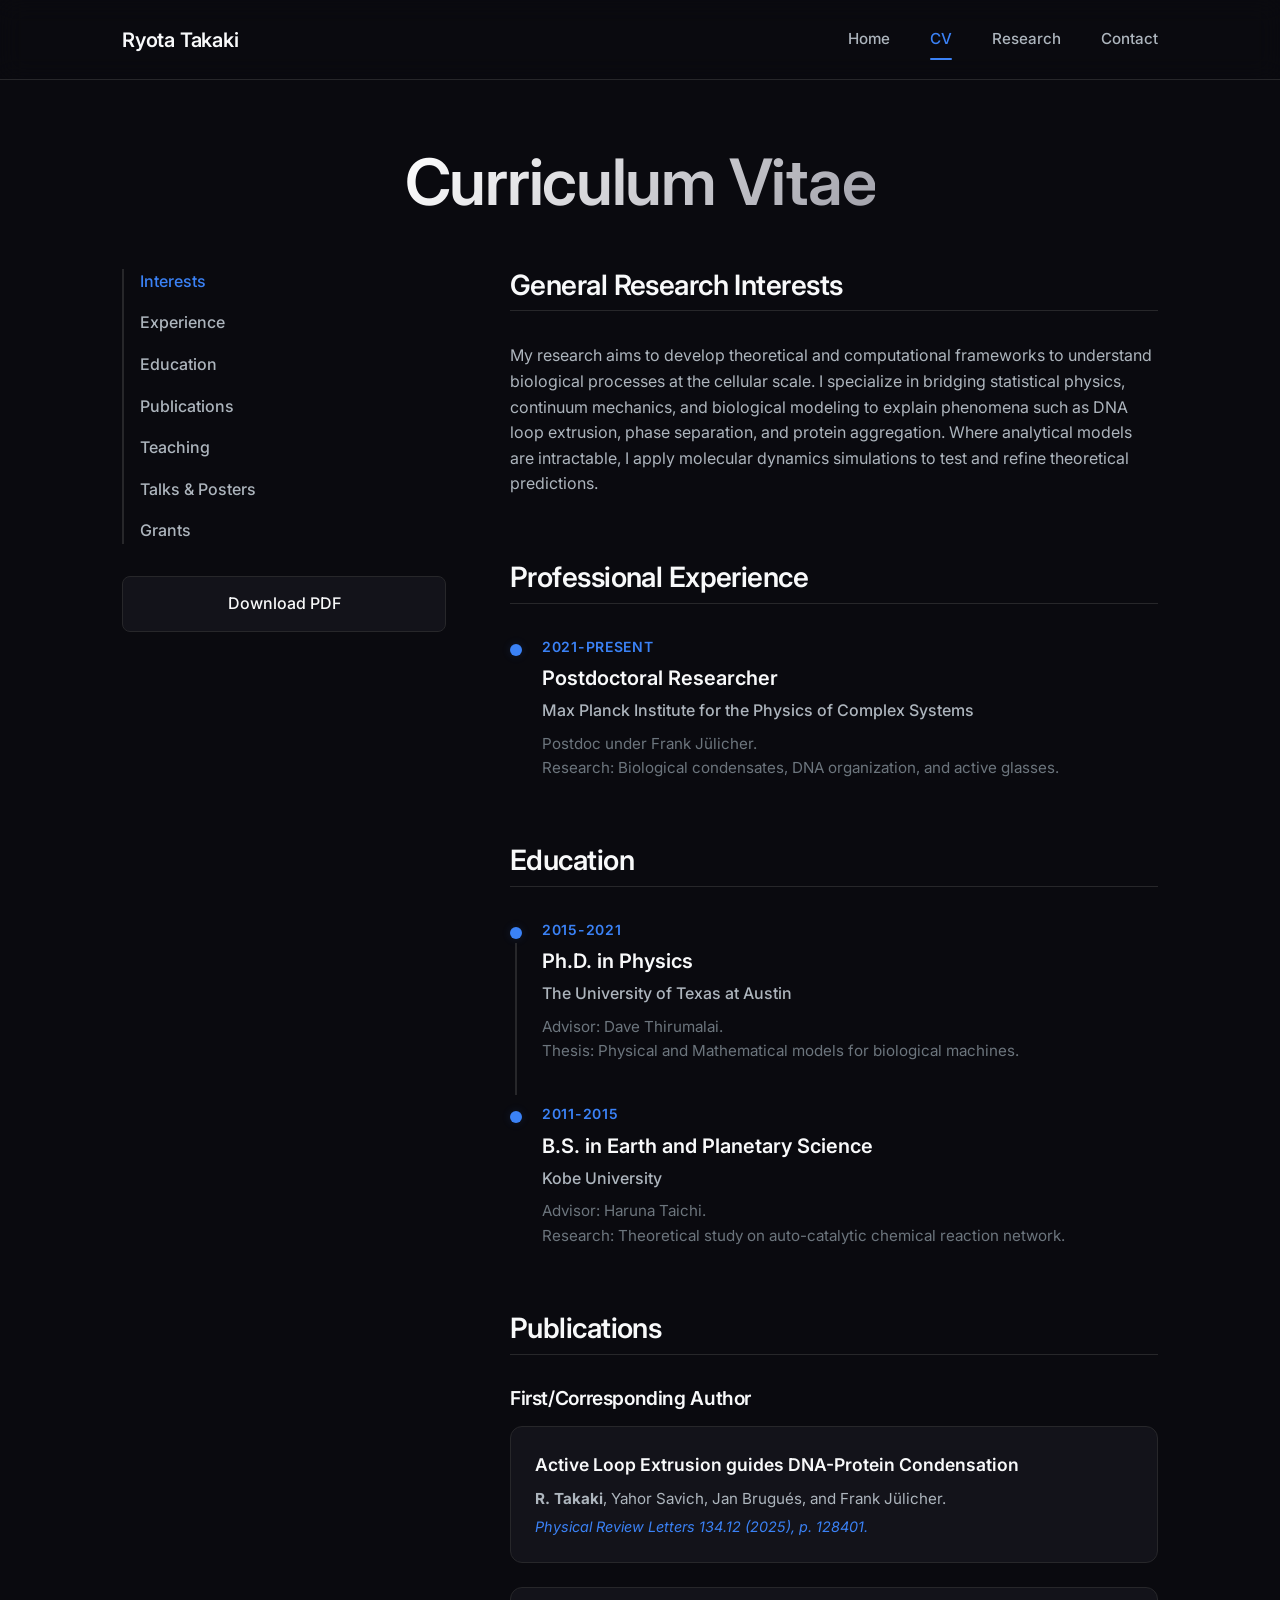
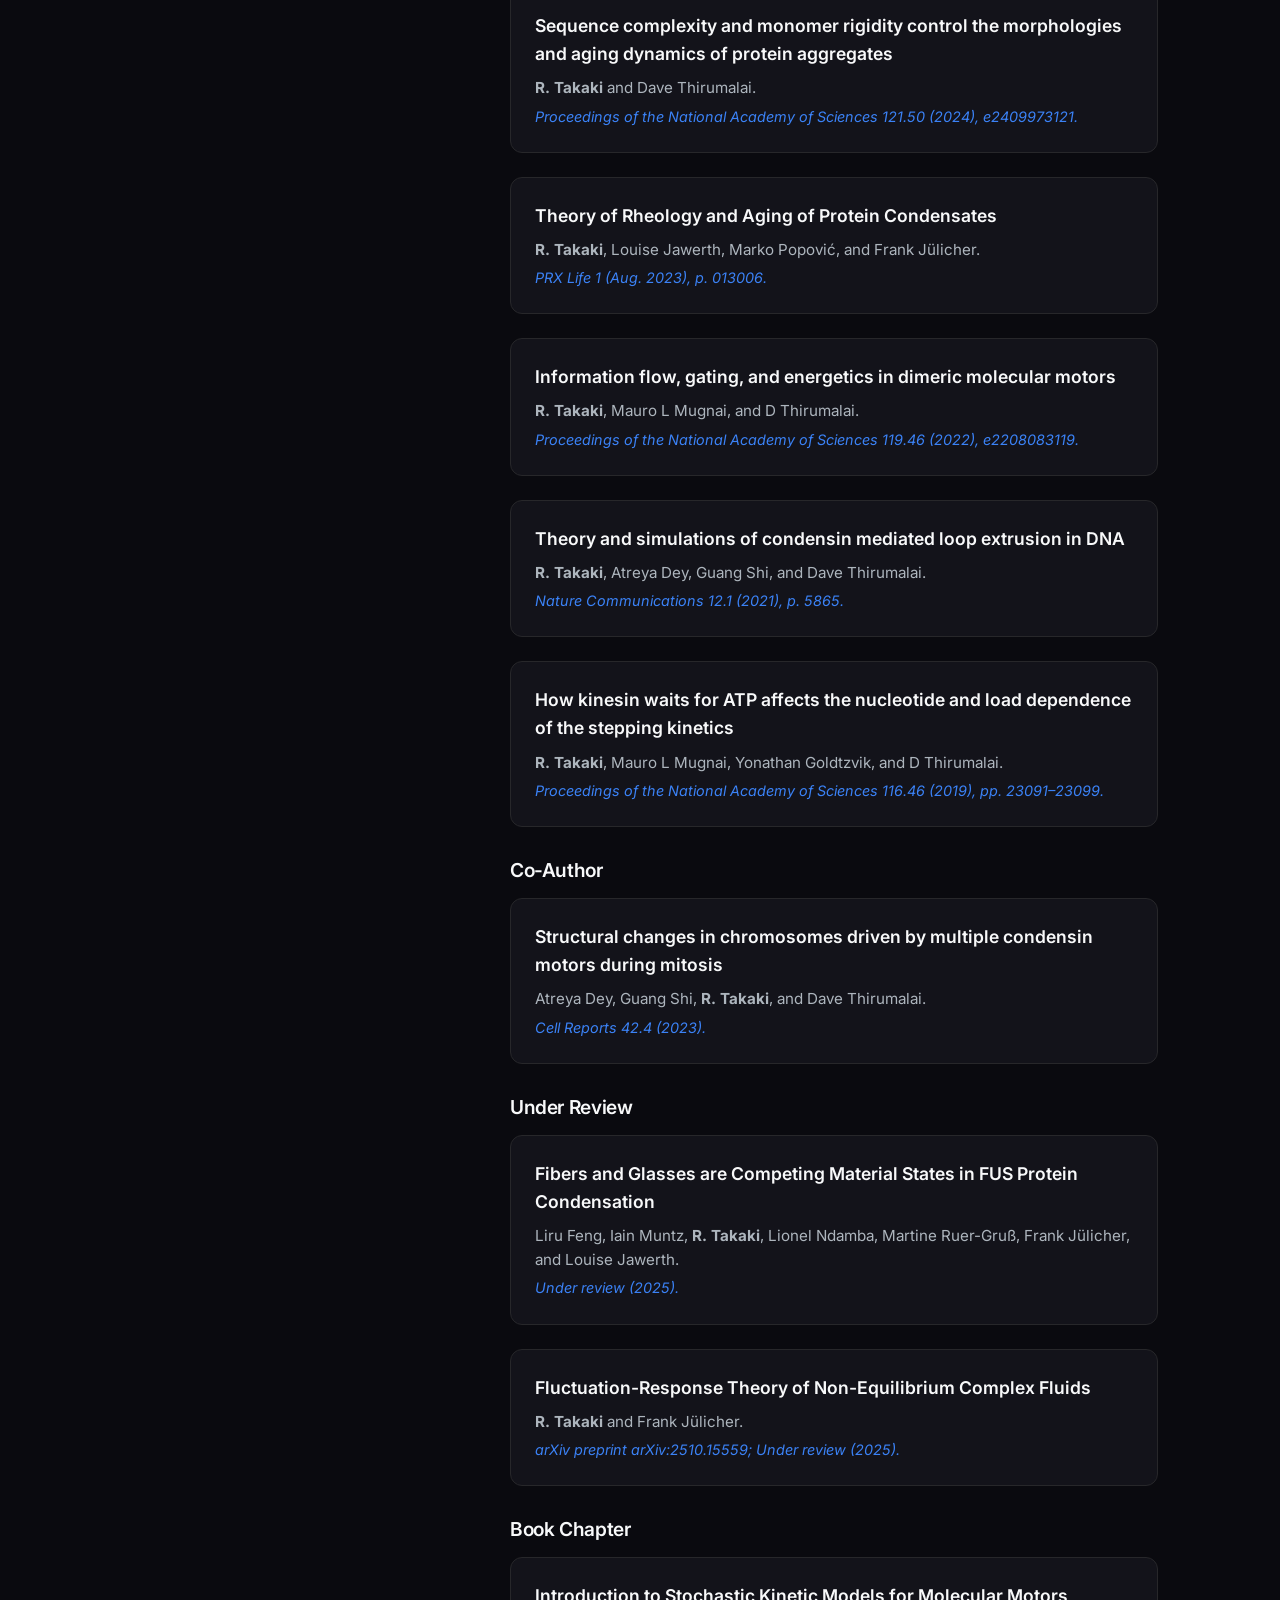
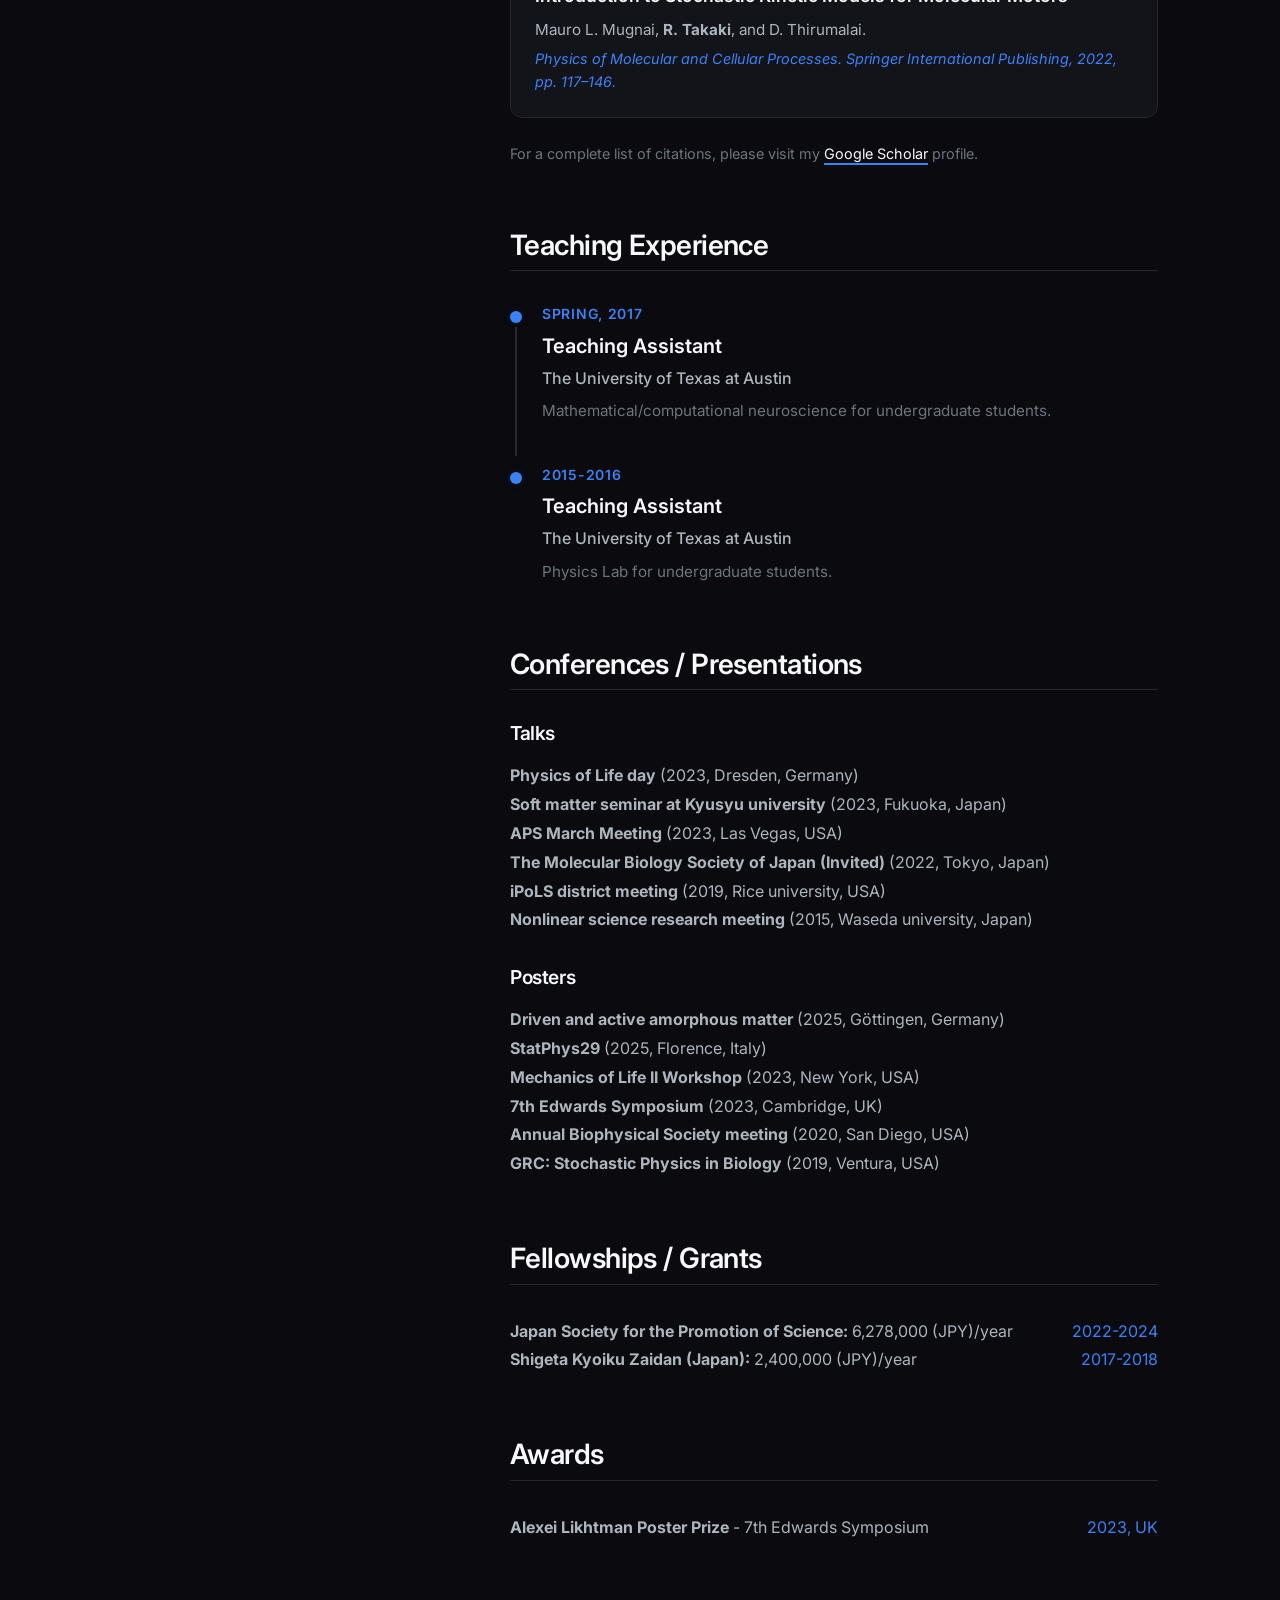
==== cv.html @ 8cbd3d1a "Initial portfolio commit" ====
<!DOCTYPE html>
<html lang="en">

<head>
    <meta charset="UTF-8">
    <meta name="viewport" content="width=device-width, initial-scale=1.0">
    <title>CV | Ryota Takaki</title>
    <meta name="description" content="Curriculum Vitae of Ryota Takaki.">
    <!-- Google Fonts: Inter -->
    <link rel="preconnect" href="https://fonts.googleapis.com">
    <link rel="preconnect" href="https://fonts.gstatic.com" crossorigin>
    <link href="https://fonts.googleapis.com/css2?family=Inter:wght@300;400;500;600;700&display=swap" rel="stylesheet">
    <!-- Main Stylesheet -->
    <link rel="stylesheet" href="assets/css/styles.css">
    <style>
        .page-header {
            padding: calc(var(--nav-height) + 4rem) 2rem 2rem;
            max-width: var(--container-width);
            margin: 0 auto;
        }

        .page-title {
            font-size: clamp(2.5rem, 5vw, 4rem);
            margin-bottom: 1rem;
            background: linear-gradient(135deg, #fff 0%, #a1a1aa 100%);
            -webkit-background-clip: text;
            -webkit-text-fill-color: transparent;
            background-clip: text;
        }

        .page-content {
            max-width: var(--container-width);
            margin: 0 auto;
            padding: 0 2rem 4rem;
            display: grid;
            grid-template-columns: 1fr;
            gap: 4rem;
        }

        @media (min-width: 768px) {
            .page-content {
                grid-template-columns: 1fr 2fr;
            }
        }

        .cv-sidebar {
            position: sticky;
            top: calc(var(--nav-height) + 2rem);
            align-self: start;
        }

        .cv-nav {
            display: flex;
            flex-direction: column;
            gap: 1rem;
            border-left: 2px solid var(--clr-border);
            padding-left: 1rem;
        }

        .cv-nav-link {
            color: var(--clr-text-secondary);
            font-weight: 500;
            font-size: 1rem;
            transition: color var(--transition-fast);
        }

        .cv-nav-link:hover,
        .cv-nav-link.active {
            color: var(--clr-accent);
        }

        .cv-section {
            margin-bottom: 4rem;
        }

        .cv-section-title {
            font-size: 1.75rem;
            color: var(--clr-text-primary);
            border-bottom: 1px solid var(--clr-border);
            padding-bottom: 0.5rem;
            margin-bottom: 2rem;
        }

        .cv-item {
            position: relative;
            padding-left: 2rem;
            margin-bottom: 2.5rem;
        }

        .cv-item::before {
            content: '';
            position: absolute;
            left: 0;
            top: 0.5rem;
            width: 12px;
            height: 12px;
            background: var(--clr-accent);
            border-radius: 50%;
            box-shadow: 0 0 10px var(--clr-accent-glow);
        }

        .cv-item::after {
            content: '';
            position: absolute;
            left: 5px;
            top: 1.5rem;
            bottom: -2rem;
            width: 2px;
            background: var(--clr-border);
        }

        .cv-item:last-child::after {
            display: none;
        }

        .cv-date {
            font-size: 0.875rem;
            color: var(--clr-accent);
            font-weight: 600;
            margin-bottom: 0.25rem;
            text-transform: uppercase;
            letter-spacing: 0.05em;
        }

        .cv-role {
            font-size: 1.25rem;
            font-weight: 600;
            color: var(--clr-text-primary);
            margin-bottom: 0.25rem;
        }

        .cv-institution {
            font-size: 1rem;
            color: var(--clr-text-secondary);
            font-weight: 500;
            margin-bottom: 0.5rem;
        }

        .cv-description {
            color: var(--clr-text-muted);
            font-size: 0.95rem;
        }

        .publication-list {
            list-style: none;
        }

        .publication-item {
            margin-bottom: 1.5rem;
            padding: 1.5rem;
            background: var(--clr-bg-surface);
            border: 1px solid var(--clr-border);
            border-radius: 12px;
            transition: transform var(--transition-fast), border-color var(--transition-fast);
        }

        .publication-item:hover {
            transform: translateY(-2px);
            border-color: var(--clr-text-muted);
        }

        .pub-title {
            font-size: 1.1rem;
            color: var(--clr-text-primary);
            font-weight: 600;
            margin-bottom: 0.5rem;
            display: block;
        }

        .pub-authors {
            color: var(--clr-text-secondary);
            font-size: 0.95rem;
            margin-bottom: 0.25rem;
        }

        .pub-journal {
            color: var(--clr-accent);
            font-style: italic;
            font-size: 0.9rem;
        }
    </style>
</head>

<body>
    <!-- Navigation -->
    <nav class="navbar">
        <div class="nav-container">
            <a href="index.html" class="nav-logo">Ryota Takaki</a>
            <div class="nav-links">
                <a href="index.html" class="nav-link">Home</a>
                <a href="cv.html" class="nav-link active">CV</a>
                <a href="research.html" class="nav-link">Research</a>
                <a href="contact.html" class="nav-link">Contact</a>
            </div>
            <button class="mobile-menu-btn" aria-label="Toggle Navigation">
                <span class="hamburger"></span>
            </button>
        </div>
    </nav>

    <header class="page-header">
        <h1 class="page-title animate-on-scroll">Curriculum Vitae</h1>
    </header>

    <main class="page-content">
        <aside class="cv-sidebar animate-on-scroll">
            <nav class="cv-nav">
                <a href="#interests" class="cv-nav-link active">Interests</a>
                <a href="#experience" class="cv-nav-link">Experience</a>
                <a href="#education" class="cv-nav-link">Education</a>
                <a href="#publications" class="cv-nav-link">Publications</a>
                <a href="#teaching" class="cv-nav-link">Teaching</a>
                <a href="#conferences" class="cv-nav-link">Talks & Posters</a>
                <a href="#fellowships" class="cv-nav-link">Grants</a>
            </nav>
            <div style="margin-top: 2rem;">
                <a href="CV_Ryota_Takaki.pdf?v=2" target="_blank" class="btn btn-secondary"
                    style="width: 100%; border-radius: 8px; text-align: center; justify-content: center;">Download
                    PDF</a>
            </div>
        </aside>

        <div class="cv-main animate-on-scroll" style="animation-delay: 0.2s;">

            <!-- General Research Interests -->
            <section id="interests" class="cv-section">
                <h2 class="cv-section-title">General Research Interests</h2>
                <p style="color: var(--clr-text-secondary); line-height: 1.6; margin-bottom: 1rem;">
                    My research aims to develop theoretical and computational frameworks to understand biological
                    processes at the cellular scale. I specialize in bridging statistical physics, continuum mechanics,
                    and biological modeling to explain phenomena such as DNA loop extrusion, phase separation, and
                    protein aggregation. Where analytical models are intractable, I apply molecular dynamics simulations
                    to test and refine theoretical predictions.
                </p>
            </section>

            <!-- Experience -->
            <section id="experience" class="cv-section">
                <h2 class="cv-section-title">Professional Experience</h2>

                <div class="cv-item">
                    <div class="cv-date">2021-Present</div>
                    <div class="cv-role">Postdoctoral Researcher</div>
                    <div class="cv-institution">Max Planck Institute for the Physics of Complex Systems</div>
                    <div class="cv-description">
                        Postdoc under Frank Jülicher.<br>
                        Research: Biological condensates, DNA organization, and active glasses.
                    </div>
                </div>
            </section>

            <!-- Education -->
            <section id="education" class="cv-section">
                <h2 class="cv-section-title">Education</h2>

                <div class="cv-item">
                    <div class="cv-date">2015-2021</div>
                    <div class="cv-role">Ph.D. in Physics</div>
                    <div class="cv-institution">The University of Texas at Austin</div>
                    <div class="cv-description">
                        Advisor: Dave Thirumalai.<br>
                        Thesis: Physical and Mathematical models for biological machines.
                    </div>
                </div>

                <div class="cv-item">
                    <div class="cv-date">2011-2015</div>
                    <div class="cv-role">B.S. in Earth and Planetary Science</div>
                    <div class="cv-institution">Kobe University</div>
                    <div class="cv-description">
                        Advisor: Haruna Taichi.<br>
                        Research: Theoretical study on auto-catalytic chemical reaction network.
                    </div>
                </div>
            </section>

            <!-- Publications -->
            <section id="publications" class="cv-section">
                <h2 class="cv-section-title">Publications</h2>

                <h3 style="color: var(--clr-text-primary); margin-bottom: 1rem; font-size: 1.2rem;">First/Corresponding
                    Author</h3>
                <ul class="publication-list" style="margin-bottom: 2rem;">
                    <li class="publication-item">
                        <a href="https://doi.org/10.1103/PhysRevLett.134.128401" target="_blank"
                            class="pub-title">Active Loop Extrusion guides DNA-Protein Condensation</a>
                        <div class="pub-authors"><strong>R. Takaki</strong>, Yahor Savich, Jan Brugués, and Frank
                            Jülicher.</div>
                        <div class="pub-journal">Physical Review Letters 134.12 (2025), p. 128401.</div>
                    </li>
                    <li class="publication-item">
                        <a href="https://doi.org/10.1073/pnas.2409973121" target="_blank" class="pub-title">Sequence
                            complexity and monomer rigidity control the morphologies and aging dynamics of protein
                            aggregates</a>
                        <div class="pub-authors"><strong>R. Takaki</strong> and Dave Thirumalai.</div>
                        <div class="pub-journal">Proceedings of the National Academy of Sciences 121.50 (2024),
                            e2409973121.</div>
                    </li>
                    <li class="publication-item">
                        <a href="https://doi.org/10.1103/PRXLife.1.013006" target="_blank" class="pub-title">Theory of
                            Rheology and Aging of Protein Condensates</a>
                        <div class="pub-authors"><strong>R. Takaki</strong>, Louise Jawerth, Marko Popović, and Frank
                            Jülicher.</div>
                        <div class="pub-journal">PRX Life 1 (Aug. 2023), p. 013006.</div>
                    </li>
                    <li class="publication-item">
                        <a href="https://doi.org/10.1073/pnas.2208083119" target="_blank" class="pub-title">Information
                            flow, gating, and energetics in dimeric molecular motors</a>
                        <div class="pub-authors"><strong>R. Takaki</strong>, Mauro L Mugnai, and D Thirumalai.</div>
                        <div class="pub-journal">Proceedings of the National Academy of Sciences 119.46 (2022),
                            e2208083119.</div>
                    </li>
                    <li class="publication-item">
                        <a href="https://www.nature.com/articles/s41467-021-26167-1" target="_blank"
                            class="pub-title">Theory
                            and simulations of condensin mediated loop extrusion in DNA</a>
                        <div class="pub-authors"><strong>R. Takaki</strong>, Atreya Dey, Guang Shi, and Dave Thirumalai.
                        </div>
                        <div class="pub-journal">Nature Communications 12.1 (2021), p. 5865.</div>
                    </li>
                    <li class="publication-item">
                        <a href="https://www.pnas.org/doi/abs/10.1073/pnas.1913650116" target="_blank"
                            class="pub-title">How kinesin
                            waits for ATP affects the nucleotide and load dependence of the stepping kinetics</a>
                        <div class="pub-authors"><strong>R. Takaki</strong>, Mauro L Mugnai, Yonathan Goldtzvik, and D
                            Thirumalai.</div>
                        <div class="pub-journal">Proceedings of the National Academy of Sciences 116.46 (2019), pp.
                            23091–23099.</div>
                    </li>
                </ul>

                <h3 style="color: var(--clr-text-primary); margin-bottom: 1rem; font-size: 1.2rem;">Co-Author</h3>
                <ul class="publication-list" style="margin-bottom: 2rem;">
                    <li class="publication-item">
                        <span class="pub-title">Structural changes in chromosomes driven by multiple condensin motors
                            during mitosis</span>
                        <div class="pub-authors">Atreya Dey, Guang Shi, <strong>R. Takaki</strong>, and Dave Thirumalai.
                        </div>
                        <div class="pub-journal">Cell Reports 42.4 (2023).</div>
                    </li>
                </ul>

                <h3 style="color: var(--clr-text-primary); margin-bottom: 1rem; font-size: 1.2rem;">Under Review</h3>
                <ul class="publication-list" style="margin-bottom: 2rem;">
                    <li class="publication-item">
                        <span class="pub-title">Fibers and Glasses are Competing Material States in FUS Protein
                            Condensation</span>
                        <div class="pub-authors">Liru Feng, Iain Muntz, <strong>R. Takaki</strong>, Lionel Ndamba,
                            Martine Ruer-Gru&szlig;, Frank
                            Jülicher, and Louise Jawerth.</div>
                        <div class="pub-journal">Under review (2025).</div>
                    </li>
                    <li class="publication-item">
                        <a href="https://arxiv.org/abs/2501.15559?" target="_blank"
                            class="pub-title">Fluctuation-Response Theory of Non-Equilibrium Complex Fluids</a>
                        <div class="pub-authors"><strong>R. Takaki</strong> and Frank Jülicher.</div>
                        <div class="pub-journal">arXiv preprint arXiv:2510.15559; Under review (2025).</div>
                    </li>
                </ul>

                <h3 style="color: var(--clr-text-primary); margin-bottom: 1rem; font-size: 1.2rem;">Book Chapter</h3>
                <ul class="publication-list">
                    <li class="publication-item">
                        <span class="pub-title">Introduction to Stochastic Kinetic Models for Molecular Motors</span>
                        <div class="pub-authors">Mauro L. Mugnai, <strong>R. Takaki</strong>, and D. Thirumalai.</div>
                        <div class="pub-journal">Physics of Molecular and Cellular Processes. Springer International
                            Publishing, 2022, pp. 117–146.</div>
                    </li>
                </ul>

                <p style="color: var(--clr-text-muted); font-size: 0.9rem; margin-top: 1rem;">
                    For a complete list of citations, please visit my <a
                        href="https://scholar.google.com/citations?user=OxQ-thkAAAAJ&hl=en" class="highlight-link"
                        target="_blank" rel="noopener noreferrer">Google Scholar</a> profile.
                </p>
            </section>

            <!-- Teaching Experience -->
            <section id="teaching" class="cv-section">
                <h2 class="cv-section-title">Teaching Experience</h2>
                <div class="cv-item">
                    <div class="cv-date">Spring, 2017</div>
                    <div class="cv-role">Teaching Assistant</div>
                    <div class="cv-institution">The University of Texas at Austin</div>
                    <div class="cv-description">Mathematical/computational neuroscience for undergraduate students.
                    </div>
                </div>
                <div class="cv-item">
                    <div class="cv-date">2015-2016</div>
                    <div class="cv-role">Teaching Assistant</div>
                    <div class="cv-institution">The University of Texas at Austin</div>
                    <div class="cv-description">Physics Lab for undergraduate students.</div>
                </div>
            </section>

            <!-- Conferences/Presentations -->
            <section id="conferences" class="cv-section">
                <h2 class="cv-section-title">Conferences / Presentations</h2>

                <h3 style="color: var(--clr-text-primary); margin-bottom: 1rem; font-size: 1.2rem;">Talks</h3>
                <ul
                    style="color: var(--clr-text-secondary); line-height: 1.8; margin-bottom: 2rem; list-style-type: none;">
                    <li><strong>Physics of Life day</strong> (2023, Dresden, Germany)</li>
                    <li><strong>Soft matter seminar at Kyusyu university</strong> (2023, Fukuoka, Japan)</li>
                    <li><strong>APS March Meeting</strong> (2023, Las Vegas, USA)</li>
                    <li><strong>The Molecular Biology Society of Japan (Invited)</strong> (2022, Tokyo, Japan)</li>
                    <li><strong>iPoLS district meeting</strong> (2019, Rice university, USA)</li>
                    <li><strong>Nonlinear science research meeting</strong> (2015, Waseda university, Japan)</li>
                </ul>

                <h3 style="color: var(--clr-text-primary); margin-bottom: 1rem; font-size: 1.2rem;">Posters</h3>
                <ul style="color: var(--clr-text-secondary); line-height: 1.8; list-style-type: none;">
                    <li><strong>Driven and active amorphous matter</strong> (2025, Göttingen, Germany)</li>
                    <li><strong>StatPhys29</strong> (2025, Florence, Italy)</li>
                    <li><strong>Mechanics of Life II Workshop</strong> (2023, New York, USA)</li>
                    <li><strong>7th Edwards Symposium</strong> (2023, Cambridge, UK)</li>
                    <li><strong>Annual Biophysical Society meeting</strong> (2020, San Diego, USA)</li>
                    <li><strong>GRC: Stochastic Physics in Biology</strong> (2019, Ventura, USA)</li>
                </ul>
            </section>

            <!-- Fellowships/Grants -->
            <section id="fellowships" class="cv-section">
                <h2 class="cv-section-title">Fellowships / Grants</h2>
                <ul style="color: var(--clr-text-secondary); line-height: 1.8; list-style-type: none;">
                    <li><strong>Japan Society for the Promotion of Science:</strong> 6,278,000 (JPY)/year <span
                            style="float: right; color: var(--clr-accent);">2022-2024</span></li>
                    <li><strong>Shigeta Kyoiku Zaidan (Japan):</strong> 2,400,000 (JPY)/year <span
                            style="float: right; color: var(--clr-accent);">2017-2018</span></li>
                </ul>
            </section>

            <!-- Awards -->
            <section id="awards" class="cv-section">
                <h2 class="cv-section-title">Awards</h2>
                <ul style="color: var(--clr-text-secondary); line-height: 1.8; list-style-type: none;">
                    <li><strong>Alexei Likhtman Poster Prize</strong> - 7th Edwards Symposium <span
                            style="float: right; color: var(--clr-accent);">2023, UK</span></li>
                </ul>
            </section>

        </div>
    </main>

    <script src="assets/js/main.js"></script>
    <script>
        // Simple scroll spy for CV navigation
        document.addEventListener('DOMContentLoaded', () => {
            const sections = document.querySelectorAll('.cv-section');
            const navLinks = document.querySelectorAll('.cv-nav-link');

            window.addEventListener('scroll', () => {
                let current = '';
                sections.forEach(section => {
                    const sectionTop = section.offsetTop;
                    const sectionHeight = section.clientHeight;
                    if (pageYOffset >= (sectionTop - 200)) {
                        current = section.getAttribute('id');
                    }
                });

                navLinks.forEach(link => {
                    link.classList.remove('active');
                    if (link.getAttribute('href').includes(current)) {
                        link.classList.add('active');
                    }
                });
            });
        });
    </script>
</body>

</html>
---- assets/css/styles.css ----
/* ==========================================================================
   Design System Variables
   ========================================================================== */
   :root {
    /* Colors */
    --clr-bg: #0a0a0f;
    --clr-bg-surface: #13131a;
    --clr-bg-surface-hover: #1c1c26;
    
    --clr-text-primary: #f8f9fa;
    --clr-text-secondary: #adb5bd;
    --clr-text-muted: #6c757d;
    
    --clr-accent: #3b82f6; /* Modern Blue */
    --clr-accent-hover: #60a5fa;
    --clr-accent-glow: rgba(59, 130, 246, 0.15);
    
    --clr-border: #27272a;
    
    /* Typography */
    --font-primary: 'Inter', -apple-system, BlinkMacSystemFont, "Segoe UI", Roboto, Helvetica, Arial, sans-serif;
    
    /* Animations */
    --transition-fast: 150ms cubic-bezier(0.4, 0, 0.2, 1);
    --transition-normal: 300ms cubic-bezier(0.4, 0, 0.2, 1);
    --transition-slow: 500ms cubic-bezier(0.4, 0, 0.2, 1);
    
    /* Layout */
    --container-width: 1100px;
    --nav-height: 80px;
}

/* ==========================================================================
   Reset & Base Styles
   ========================================================================== */
*, *::before, *::after {
    box-sizing: border-box;
    margin: 0;
    padding: 0;
}

body {
    font-family: var(--font-primary);
    background-color: var(--clr-bg);
    color: var(--clr-text-primary);
    line-height: 1.6;
    -webkit-font-smoothing: antialiased;
    -moz-osx-font-smoothing: grayscale;
    min-height: 100vh;
    display: flex;
    flex-direction: column;
}

a {
    color: inherit;
    text-decoration: none;
    transition: color var(--transition-fast);
}

ul {
    list-style: none;
}

/* ==========================================================================
   Typography
   ========================================================================== */
h1, h2, h3, h4, h5, h6 {
    line-height: 1.2;
    font-weight: 600;
    letter-spacing: -0.02em;
}

/* ==========================================================================
   Navigation
   ========================================================================== */
.navbar {
    position: fixed;
    top: 0;
    left: 0;
    right: 0;
    height: var(--nav-height);
    background: rgba(10, 10, 15, 0.8);
    backdrop-filter: blur(12px);
    -webkit-backdrop-filter: blur(12px);
    border-bottom: 1px solid var(--clr-border);
    z-index: 1000;
    transition: transform var(--transition-normal);
}

.navbar.hidden {
    transform: translateY(-100%);
}

.nav-container {
    max-width: var(--container-width);
    margin: 0 auto;
    padding: 0 2rem;
    height: 100%;
    display: flex;
    justify-content: space-between;
    align-items: center;
}

.nav-logo {
    font-size: 1.25rem;
    font-weight: 600;
    letter-spacing: -0.01em;
    position: relative;
    z-index: 1001; /* Keep above mobile menu */
}

.nav-links {
    display: flex;
    gap: 2.5rem;
}

.nav-link {
    font-size: 0.95rem;
    font-weight: 500;
    color: var(--clr-text-secondary);
    position: relative;
    padding: 0.5rem 0;
}

.nav-link:hover {
    color: var(--clr-text-primary);
}

.nav-link.active {
    color: var(--clr-accent);
}

.nav-link::after {
    content: '';
    position: absolute;
    bottom: 0;
    left: 0;
    width: 0%;
    height: 2px;
    background-color: var(--clr-accent);
    transition: width var(--transition-normal);
    border-radius: 2px;
}

.nav-link:hover::after,
.nav-link.active::after {
    width: 100%;
}

.mobile-menu-btn {
    display: none;
    background: transparent;
    border: none;
    cursor: pointer;
    padding: 0.5rem;
    z-index: 1001;
}

.hamburger {
    display: block;
    width: 24px;
    height: 2px;
    background: var(--clr-text-primary);
    position: relative;
    transition: background var(--transition-fast);
}

.hamburger::before,
.hamburger::after {
    content: '';
    position: absolute;
    left: 0;
    width: 100%;
    height: 2px;
    background: var(--clr-text-primary);
    transition: transform var(--transition-normal), top var(--transition-normal);
}

.hamburger::before { top: -6px; }
.hamburger::after { top: 6px; }

/* Mobile Menu Active State */
.mobile-menu-btn.active .hamburger { background: transparent; }
.mobile-menu-btn.active .hamburger::before {
    top: 0;
    transform: rotate(45deg);
}
.mobile-menu-btn.active .hamburger::after {
    top: 0;
    transform: rotate(-45deg);
}

/* ==========================================================================
   Hero Section
   ========================================================================== */
.hero {
    min-height: 100vh;
    display: flex;
    align-items: center;
    position: relative;
    padding: calc(var(--nav-height) + 4rem) 2rem 4rem;
    overflow: hidden;
}

.hero-content {
    max-width: var(--container-width);
    margin: 0 auto;
    position: relative;
    z-index: 10;
}

.hero-title {
    font-size: clamp(3rem, 8vw, 5.5rem);
    font-weight: 700;
    margin-bottom: 0.5rem;
    background: linear-gradient(135deg, #fff 0%, #a1a1aa 100%);
    -webkit-background-clip: text;
    -webkit-text-fill-color: transparent;
    background-clip: text;
}

.hero-subtitle {
    font-size: clamp(1.5rem, 4vw, 2.5rem);
    font-weight: 400;
    color: var(--clr-text-secondary);
    margin-bottom: 1.5rem;
}

.hero-affiliation {
    font-size: clamp(1rem, 2vw, 1.25rem);
    font-weight: 500;
    color: var(--clr-text-secondary);
    margin-bottom: 2.5rem;
    padding-left: 1rem;
    border-left: 3px solid var(--clr-accent);
}

.highlight-link {
    color: var(--clr-text-primary);
    text-decoration: underline;
    text-decoration-color: var(--clr-accent);
    text-decoration-thickness: 2px;
    text-underline-offset: 4px;
    transition: color var(--transition-fast);
}

.highlight-link:hover {
    color: var(--clr-accent);
}

.hero-description {
    max-width: 700px;
    font-size: 1.125rem;
    color: var(--clr-text-secondary);
    display: flex;
    flex-direction: column;
    gap: 1.25rem;
    margin-bottom: 3rem;
}

.hero-actions {
    display: flex;
    gap: 1rem;
    margin-bottom: 4rem;
    flex-wrap: wrap;
}

.btn {
    display: inline-flex;
    align-items: center;
    justify-content: center;
    padding: 0.875rem 1.75rem;
    border-radius: 9999px; /* Pill shape */
    font-weight: 500;
    font-size: 1rem;
    cursor: pointer;
    transition: all var(--transition-normal);
}

.btn-primary {
    background-color: var(--clr-accent);
    color: white;
    box-shadow: 0 0 20px var(--clr-accent-glow);
}

.btn-primary:hover {
    background-color: var(--clr-accent-hover);
    transform: translateY(-2px);
    box-shadow: 0 5px 25px var(--clr-accent-glow);
}

.btn-secondary {
    background-color: var(--clr-bg-surface);
    color: var(--clr-text-primary);
    border: 1px solid var(--clr-border);
}

.btn-secondary:hover {
    background-color: var(--clr-bg-surface-hover);
    border-color: var(--clr-text-muted);
    transform: translateY(-2px);
}

.social-links {
    display: flex;
    gap: 1.5rem;
}

.social-link {
    color: var(--clr-text-muted);
    transition: all var(--transition-fast);
    display: flex;
    align-items: center;
    justify-content: center;
    width: 48px;
    height: 48px;
    border-radius: 50%;
    background: var(--clr-bg-surface);
    border: 1px solid var(--clr-border);
}

.social-link:hover {
    color: var(--clr-accent);
    background: var(--clr-bg-surface-hover);
    border-color: var(--clr-accent);
    transform: translateY(-3px);
    box-shadow: 0 10px 20px var(--clr-accent-glow);
}

/* Background Effect */
.hero-background {
    position: absolute;
    top: 50%;
    right: -10%;
    width: 800px;
    height: 800px;
    background: radial-gradient(circle, var(--clr-accent-glow) 0%, transparent 70%);
    transform: translateY(-50%);
    border-radius: 50%;
    z-index: 0;
    pointer-events: none;
    filter: blur(60px);
}

/* ==========================================================================
   Animations
   ========================================================================== */
.reveal-text {
    opacity: 0;
    transform: translateY(30px);
    animation: revealUp 0.8s cubic-bezier(0.2, 0.8, 0.2, 1) forwards;
}

.delay-1 { animation-delay: 0.1s; }
.delay-2 { animation-delay: 0.2s; }
.delay-3 { animation-delay: 0.3s; }
.delay-4 { animation-delay: 0.4s; }
.delay-5 { animation-delay: 0.5s; }

@keyframes revealUp {
    0% {
        opacity: 0;
        transform: translateY(30px);
    }
    100% {
        opacity: 1;
        transform: translateY(0);
    }
}

/* ==========================================================================
   Responsive Design
   ========================================================================== */
@media (max-width: 768px) {
    .mobile-menu-btn {
        display: block;
    }
    
    .nav-links {
        position: fixed;
        top: 0;
        right: -100%;
        width: 100vw;
        height: 100vh;
        background: var(--clr-bg);
        flex-direction: column;
        justify-content: center;
        align-items: center;
        transition: right var(--transition-normal);
        z-index: 1000;
        padding: 2rem;
    }
    
    .nav-links.active {
        right: 0;
    }
    
    .nav-link {
        font-size: 1.5rem;
    }
    
    .hero-background {
        right: 50%;
        transform: translate(50%, -50%);
        width: 100%;
        height: 100vw;
    }
}
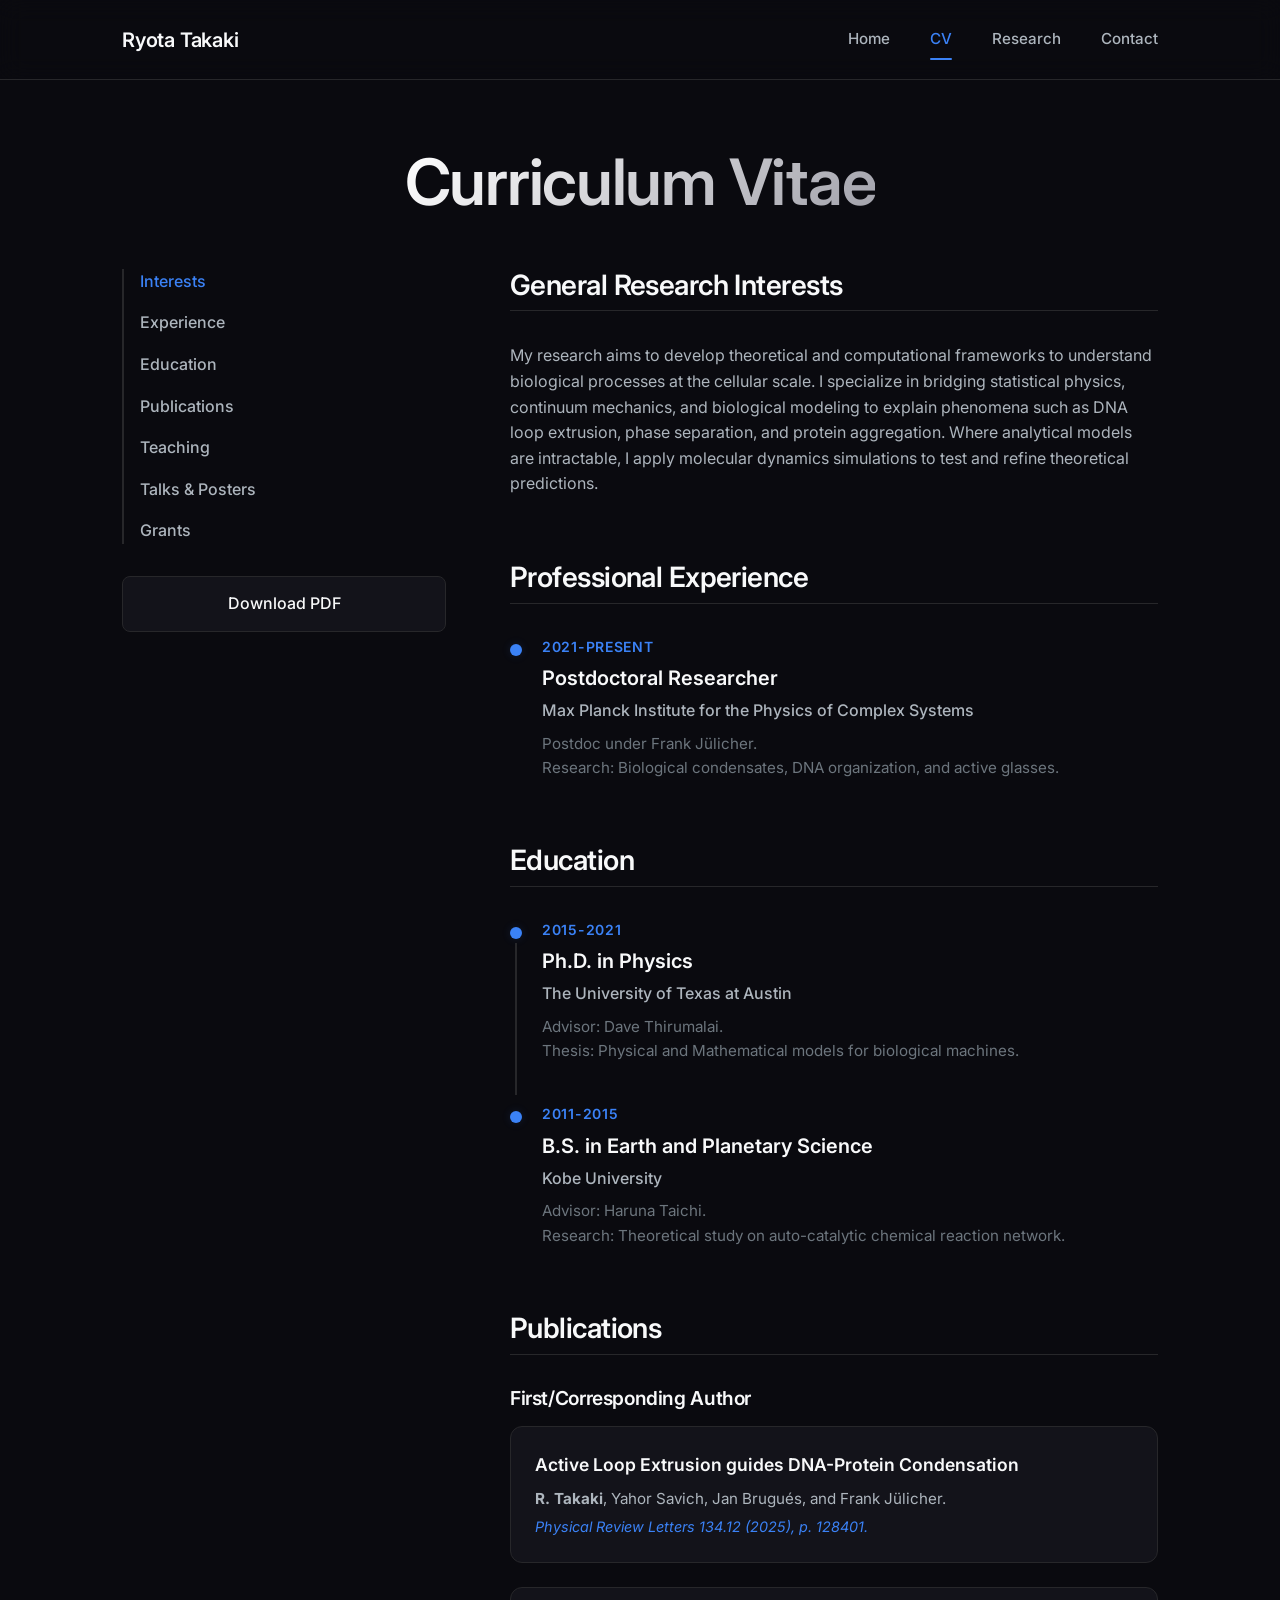
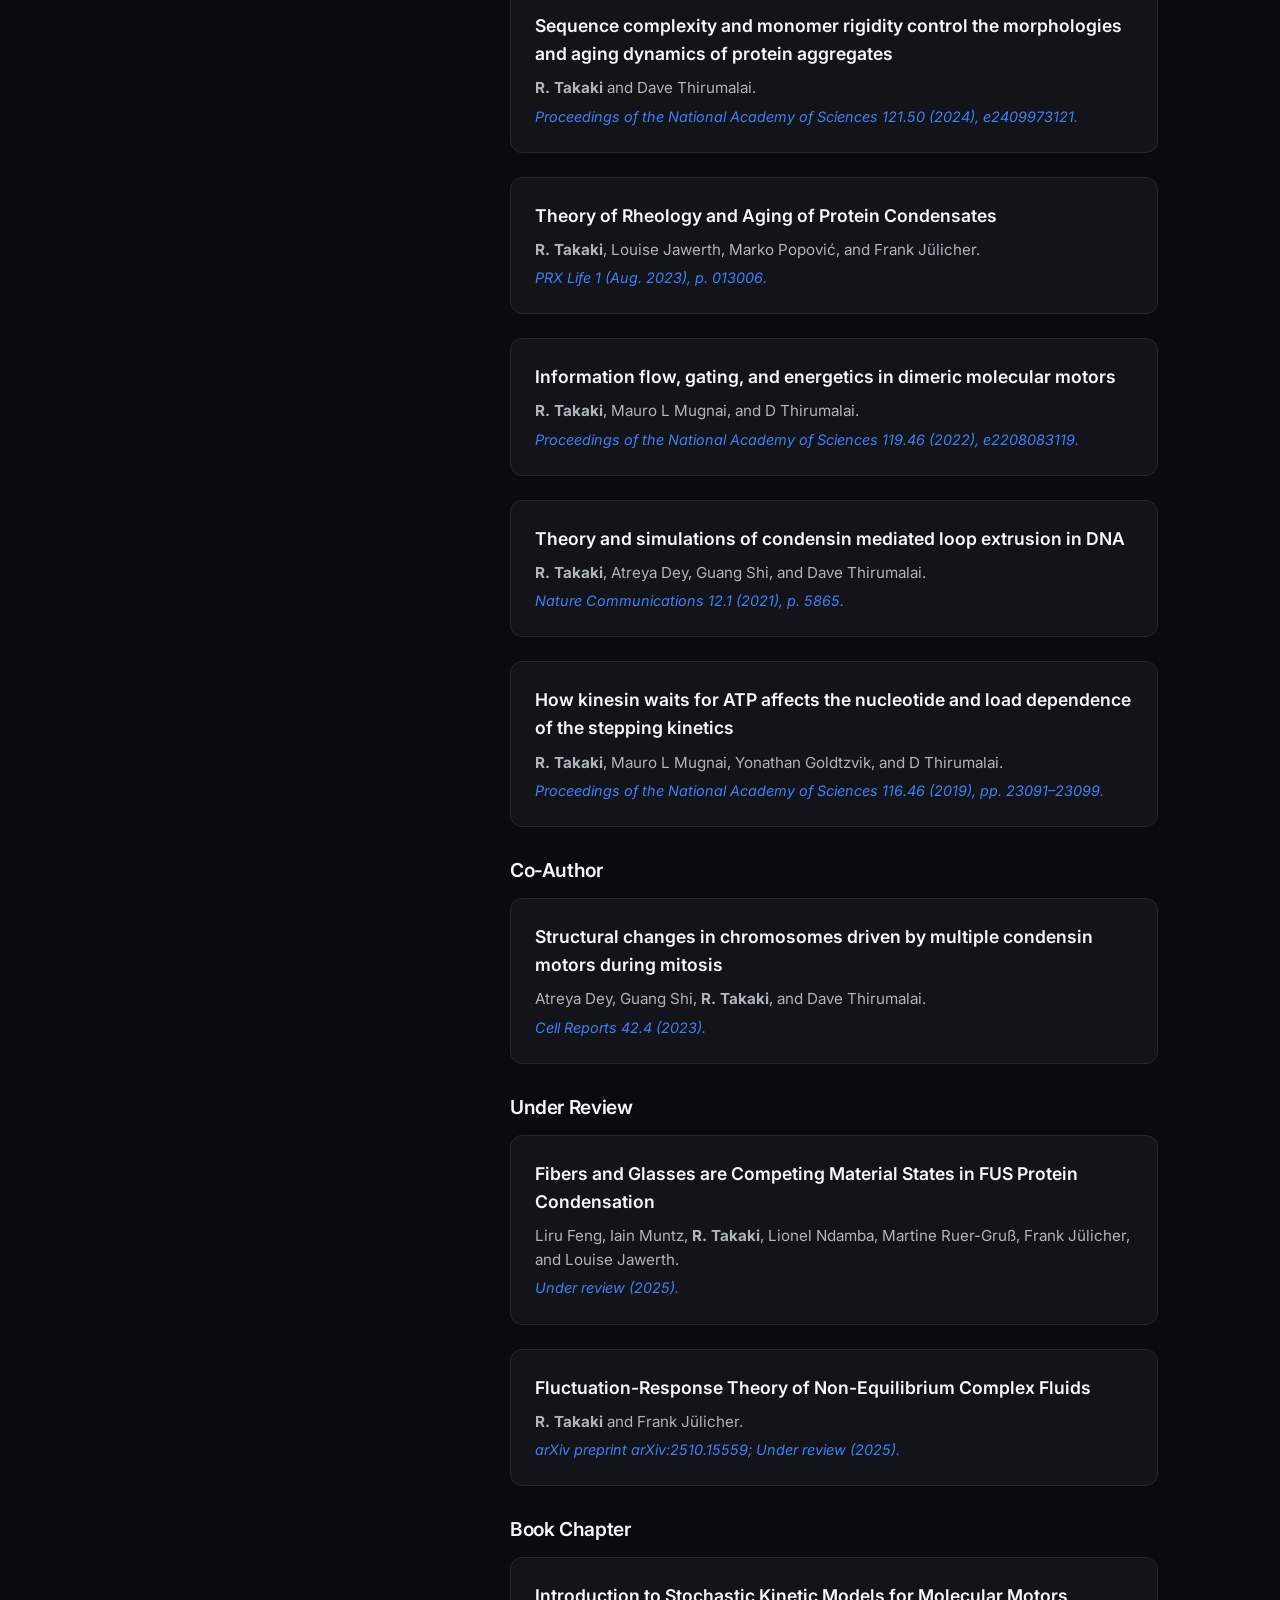
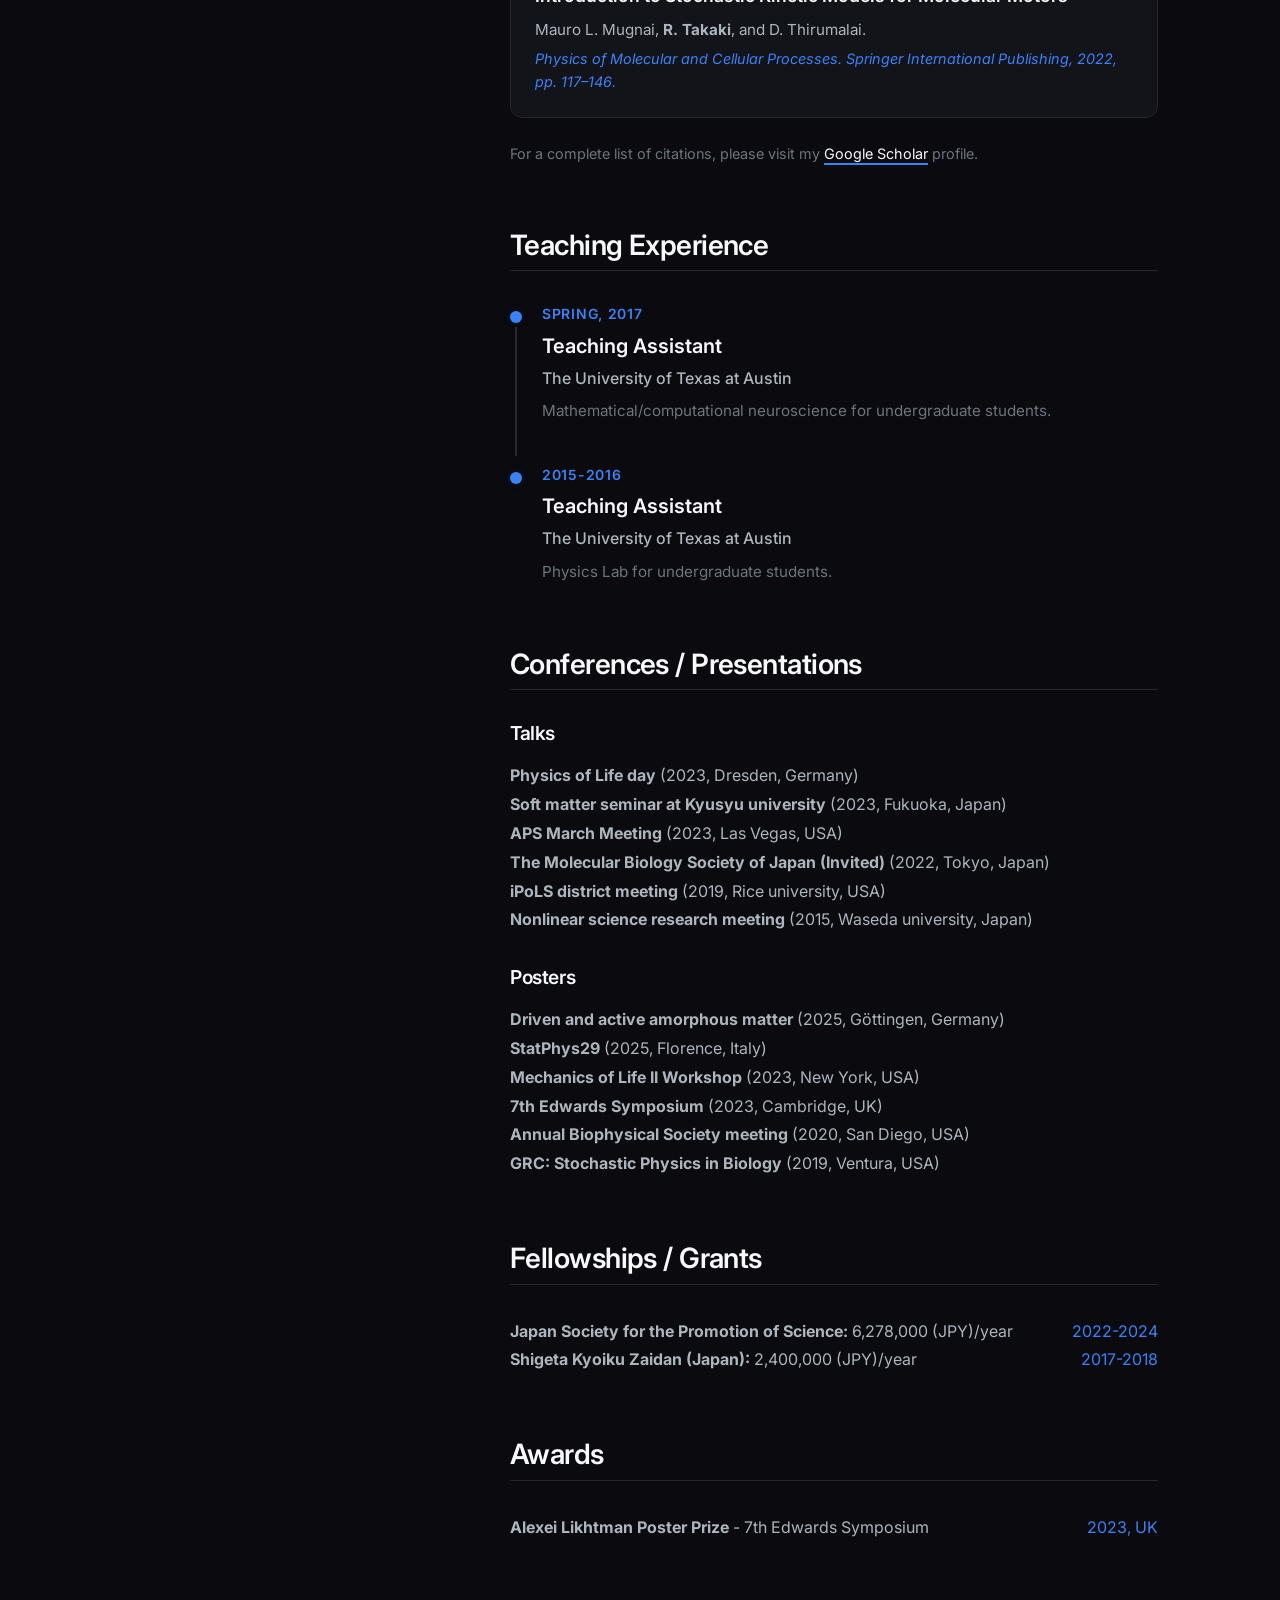
==== commit ecaf555f: "Update cv.html" ====
--- a/cv.html
+++ b/cv.html
@@ -351,7 +351,7 @@
                         <div class="pub-journal">Under review (2025).</div>
                     </li>
                     <li class="publication-item">
-                        <a href="https://arxiv.org/abs/2501.15559?" target="_blank"
+                        <a href="https://arxiv.org/abs/2510.15559" target="_blank"
                             class="pub-title">Fluctuation-Response Theory of Non-Equilibrium Complex Fluids</a>
                         <div class="pub-authors"><strong>R. Takaki</strong> and Frank Jülicher.</div>
                         <div class="pub-journal">arXiv preprint arXiv:2510.15559; Under review (2025).</div>
@@ -470,4 +470,4 @@
     </script>
 </body>
 
-</html>+</html>
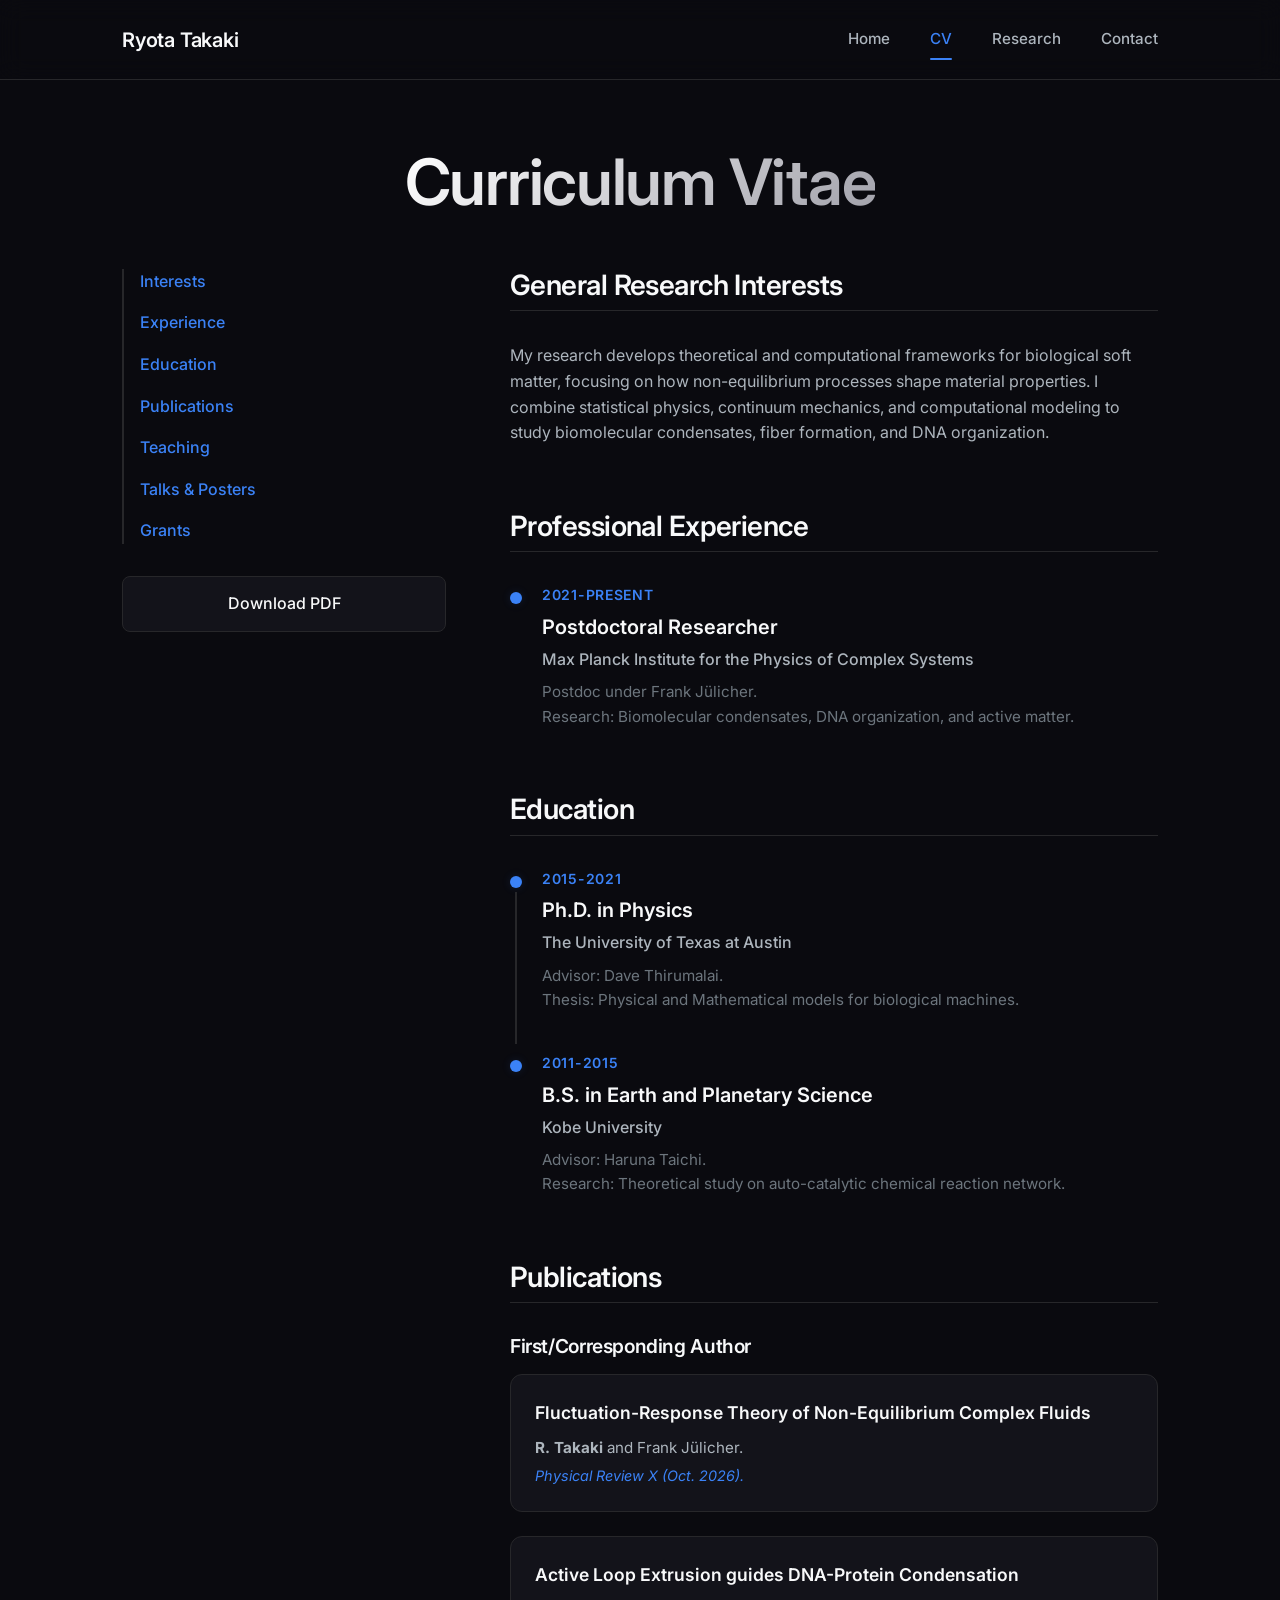
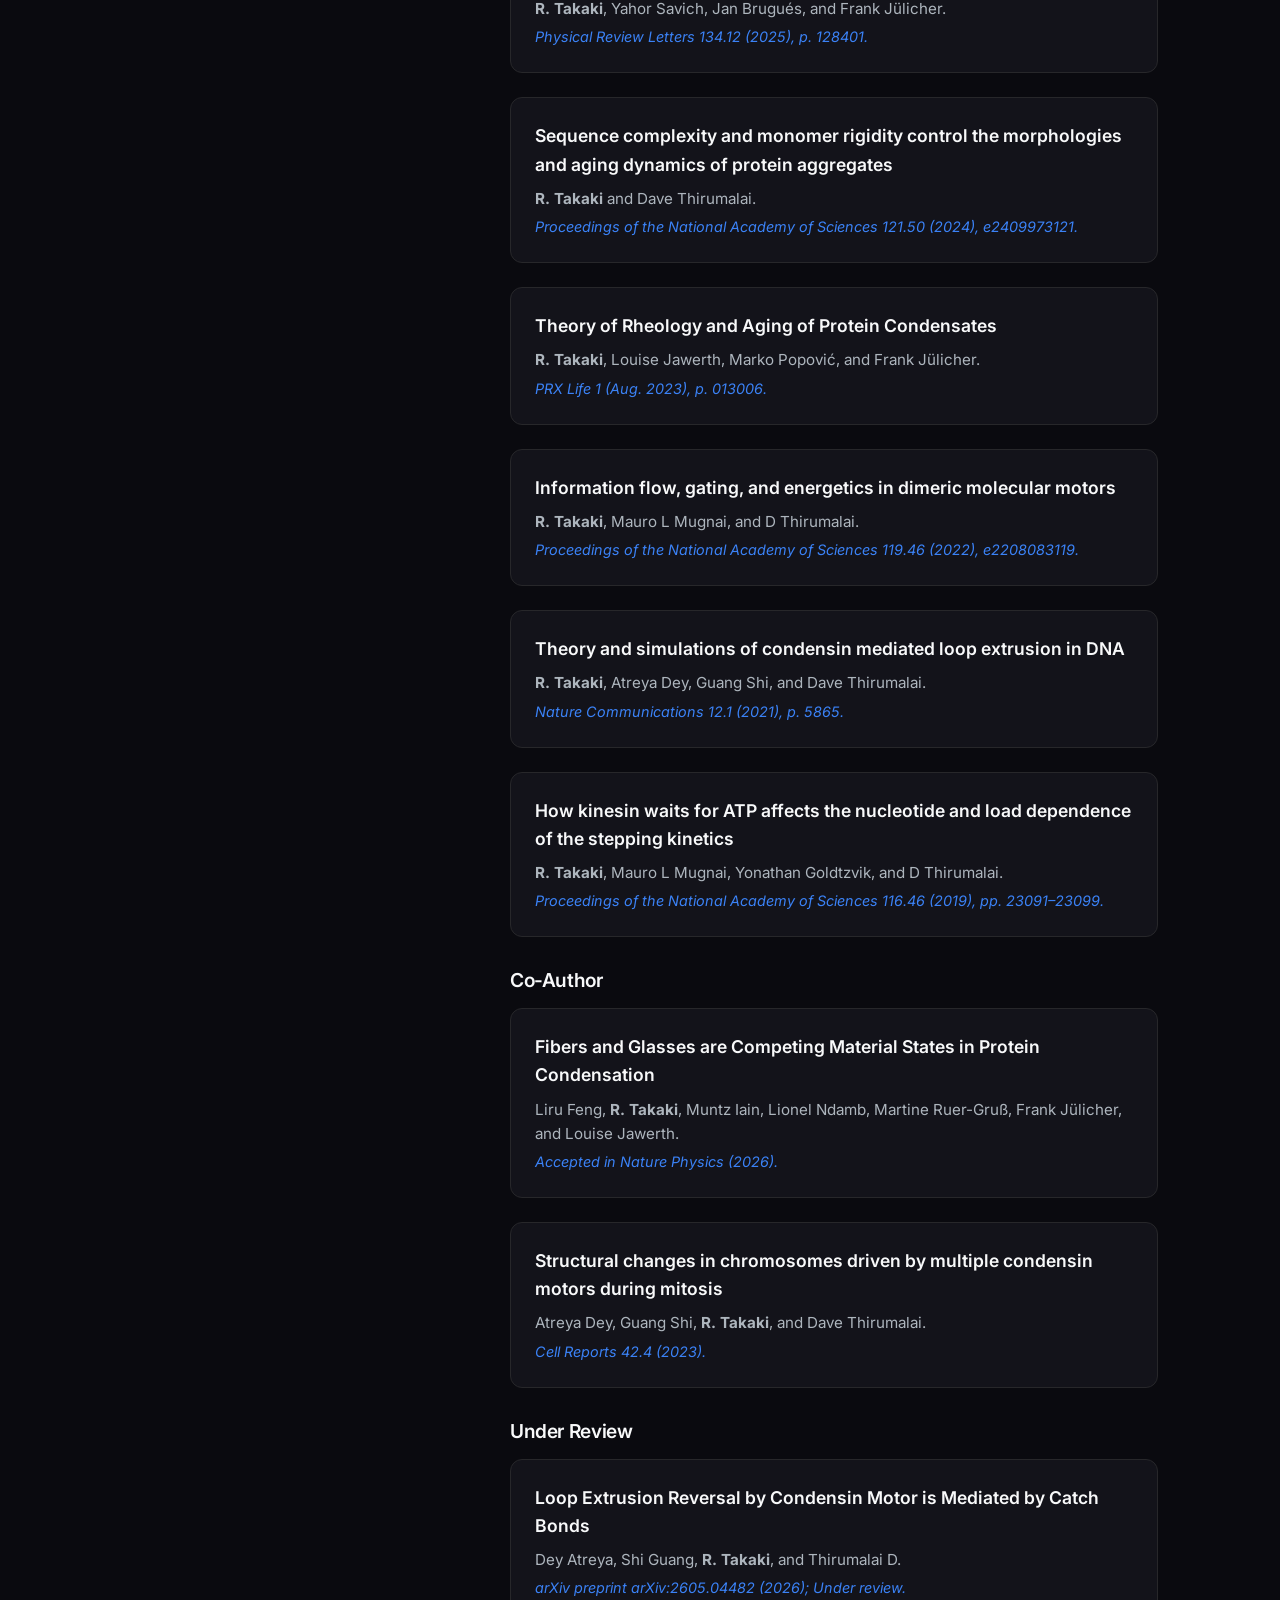
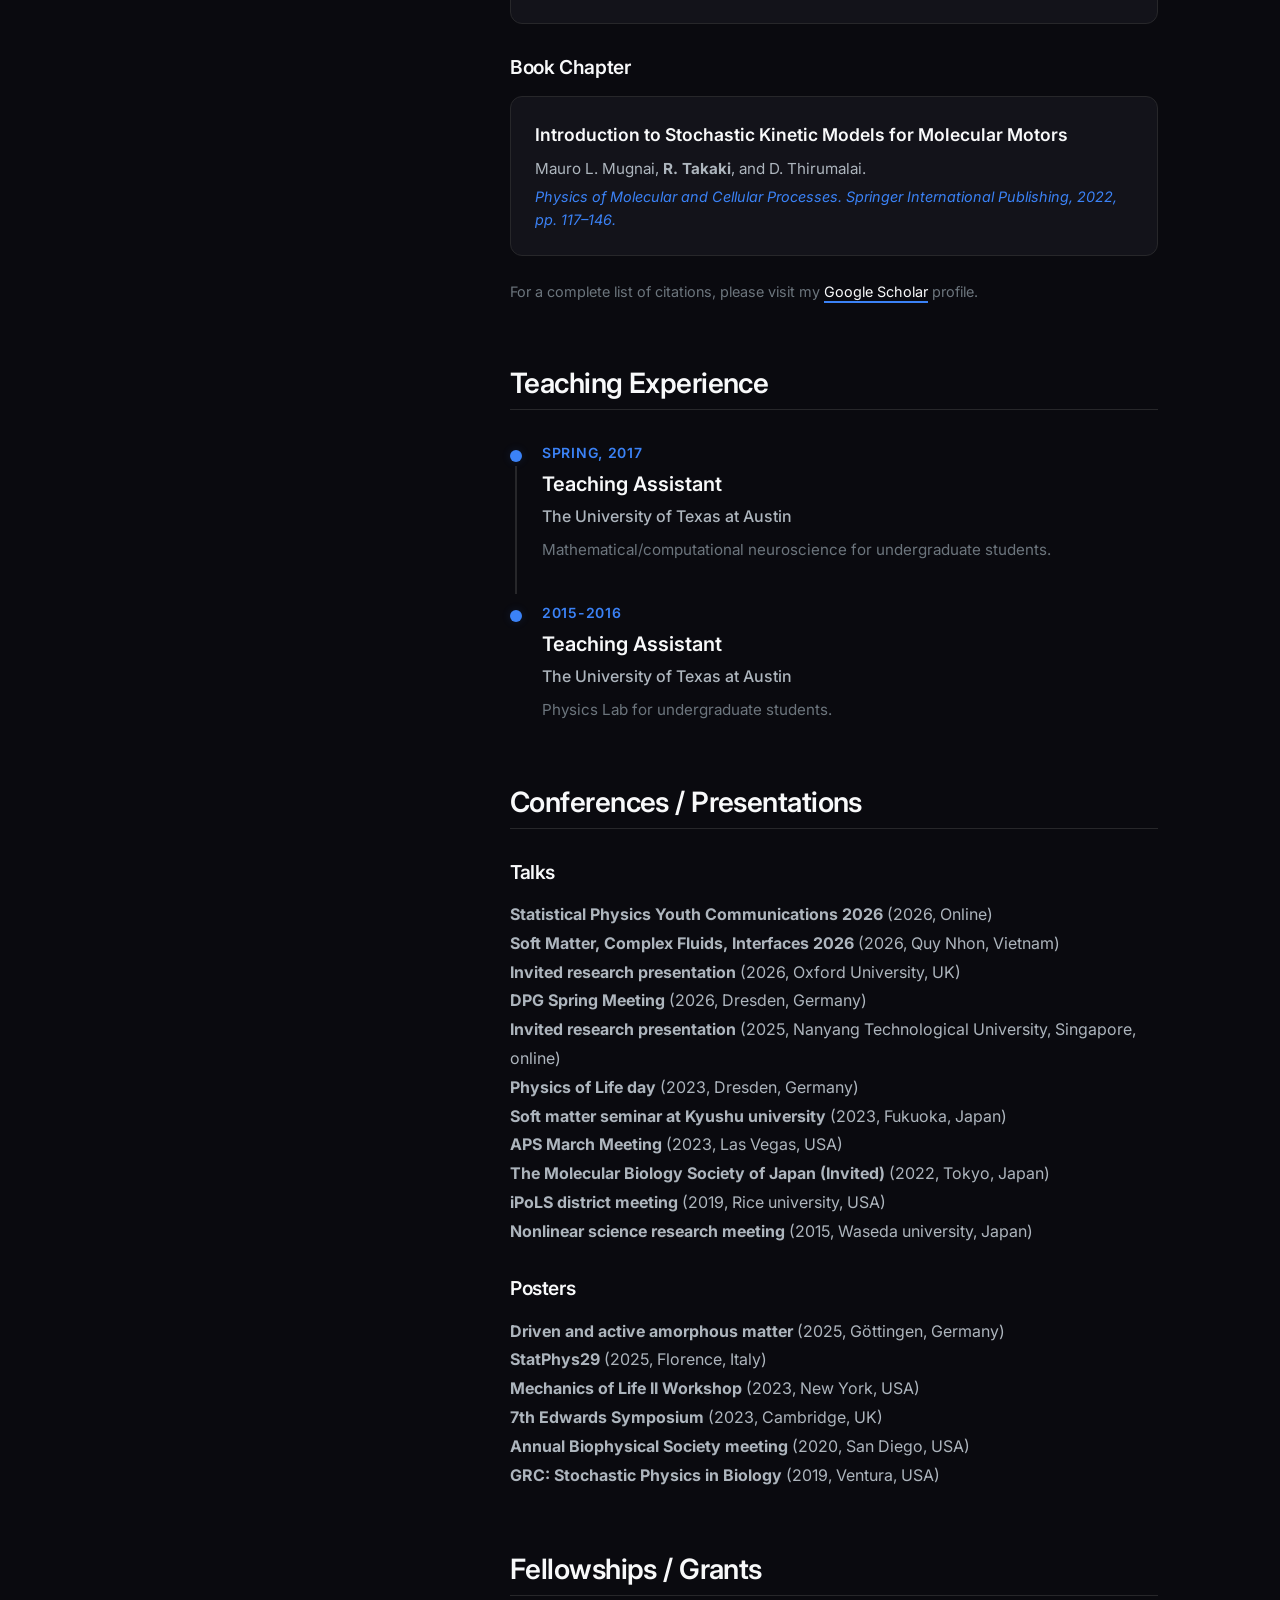
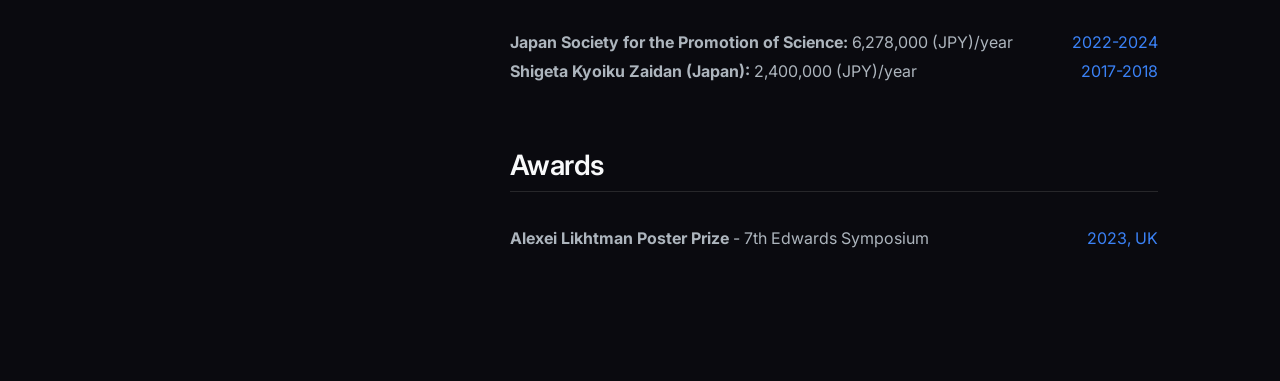
==== commit 8c610609: "Update CV October 2026" ====
--- a/cv.html
+++ b/cv.html
@@ -214,23 +214,22 @@
                 <a href="#fellowships" class="cv-nav-link">Grants</a>
             </nav>
             <div style="margin-top: 2rem;">
-                <a href="CV_Ryota_Takaki.pdf?v=2" target="_blank" class="btn btn-secondary"
+                <a href="CV_Ryota_Takaki.pdf?v=20261007" target="_blank" class="btn btn-secondary"
                     style="width: 100%; border-radius: 8px; text-align: center; justify-content: center;">Download
                     PDF</a>
             </div>
         </aside>
 
-        <div class="cv-main animate-on-scroll" style="animation-delay: 0.2s;">
+        <div class="cv-main">
 
             <!-- General Research Interests -->
             <section id="interests" class="cv-section">
                 <h2 class="cv-section-title">General Research Interests</h2>
                 <p style="color: var(--clr-text-secondary); line-height: 1.6; margin-bottom: 1rem;">
-                    My research aims to develop theoretical and computational frameworks to understand biological
-                    processes at the cellular scale. I specialize in bridging statistical physics, continuum mechanics,
-                    and biological modeling to explain phenomena such as DNA loop extrusion, phase separation, and
-                    protein aggregation. Where analytical models are intractable, I apply molecular dynamics simulations
-                    to test and refine theoretical predictions.
+                    My research develops theoretical and computational frameworks for biological soft matter,
+                    focusing on how non-equilibrium processes shape material properties. I combine statistical
+                    physics, continuum mechanics, and computational modeling to study biomolecular
+                    condensates, fiber formation, and DNA organization.
                 </p>
             </section>
 
@@ -244,7 +243,7 @@
                     <div class="cv-institution">Max Planck Institute for the Physics of Complex Systems</div>
                     <div class="cv-description">
                         Postdoc under Frank Jülicher.<br>
-                        Research: Biological condensates, DNA organization, and active glasses.
+                        Research: Biomolecular condensates, DNA organization, and active matter.
                     </div>
                 </div>
             </section>
@@ -282,6 +281,12 @@
                     Author</h3>
                 <ul class="publication-list" style="margin-bottom: 2rem;">
                     <li class="publication-item">
+                        <a href="https://arxiv.org/abs/2510.15559" target="_blank"
+                            class="pub-title">Fluctuation-Response Theory of Non-Equilibrium Complex Fluids</a>
+                        <div class="pub-authors"><strong>R. Takaki</strong> and Frank Jülicher.</div>
+                        <div class="pub-journal">Physical Review X (Oct. 2026).</div>
+                    </li>
+                    <li class="publication-item">
                         <a href="https://doi.org/10.1103/PhysRevLett.134.128401" target="_blank"
                             class="pub-title">Active Loop Extrusion guides DNA-Protein Condensation</a>
                         <div class="pub-authors"><strong>R. Takaki</strong>, Yahor Savich, Jan Brugués, and Frank
@@ -332,6 +337,12 @@
                 <h3 style="color: var(--clr-text-primary); margin-bottom: 1rem; font-size: 1.2rem;">Co-Author</h3>
                 <ul class="publication-list" style="margin-bottom: 2rem;">
                     <li class="publication-item">
+                        <span class="pub-title">Fibers and Glasses are Competing Material States in Protein Condensation</span>
+                        <div class="pub-authors">Liru Feng, <strong>R. Takaki</strong>, Muntz Iain, Lionel Ndamb,
+                            Martine Ruer-Gru&szlig;, Frank Jülicher, and Louise Jawerth.</div>
+                        <div class="pub-journal">Accepted in Nature Physics (2026).</div>
+                    </li>
+                    <li class="publication-item">
                         <span class="pub-title">Structural changes in chromosomes driven by multiple condensin motors
                             during mitosis</span>
                         <div class="pub-authors">Atreya Dey, Guang Shi, <strong>R. Takaki</strong>, and Dave Thirumalai.
@@ -343,18 +354,10 @@
                 <h3 style="color: var(--clr-text-primary); margin-bottom: 1rem; font-size: 1.2rem;">Under Review</h3>
                 <ul class="publication-list" style="margin-bottom: 2rem;">
                     <li class="publication-item">
-                        <span class="pub-title">Fibers and Glasses are Competing Material States in FUS Protein
-                            Condensation</span>
-                        <div class="pub-authors">Liru Feng, Iain Muntz, <strong>R. Takaki</strong>, Lionel Ndamba,
-                            Martine Ruer-Gru&szlig;, Frank
-                            Jülicher, and Louise Jawerth.</div>
-                        <div class="pub-journal">Under review (2025).</div>
-                    </li>
-                    <li class="publication-item">
-                        <a href="https://arxiv.org/abs/2510.15559" target="_blank"
-                            class="pub-title">Fluctuation-Response Theory of Non-Equilibrium Complex Fluids</a>
-                        <div class="pub-authors"><strong>R. Takaki</strong> and Frank Jülicher.</div>
-                        <div class="pub-journal">arXiv preprint arXiv:2510.15559; Under review (2025).</div>
+                        <a href="https://arxiv.org/abs/2605.04482" target="_blank"
+                            class="pub-title">Loop Extrusion Reversal by Condensin Motor is Mediated by Catch Bonds</a>
+                        <div class="pub-authors">Dey Atreya, Shi Guang, <strong>R. Takaki</strong>, and Thirumalai D.</div>
+                        <div class="pub-journal">arXiv preprint arXiv:2605.04482 (2026); Under review.</div>
                     </li>
                 </ul>
 
@@ -400,8 +403,13 @@
                 <h3 style="color: var(--clr-text-primary); margin-bottom: 1rem; font-size: 1.2rem;">Talks</h3>
                 <ul
                     style="color: var(--clr-text-secondary); line-height: 1.8; margin-bottom: 2rem; list-style-type: none;">
+                    <li><strong>Statistical Physics Youth Communications 2026</strong> (2026, Online)</li>
+                    <li><strong>Soft Matter, Complex Fluids, Interfaces 2026</strong> (2026, Quy Nhon, Vietnam)</li>
+                    <li><strong>Invited research presentation</strong> (2026, Oxford University, UK)</li>
+                    <li><strong>DPG Spring Meeting</strong> (2026, Dresden, Germany)</li>
+                    <li><strong>Invited research presentation</strong> (2025, Nanyang Technological University, Singapore, online)</li>
                     <li><strong>Physics of Life day</strong> (2023, Dresden, Germany)</li>
-                    <li><strong>Soft matter seminar at Kyusyu university</strong> (2023, Fukuoka, Japan)</li>
+                    <li><strong>Soft matter seminar at Kyushu university</strong> (2023, Fukuoka, Japan)</li>
                     <li><strong>APS March Meeting</strong> (2023, Las Vegas, USA)</li>
                     <li><strong>The Molecular Biology Society of Japan (Invited)</strong> (2022, Tokyo, Japan)</li>
                     <li><strong>iPoLS district meeting</strong> (2019, Rice university, USA)</li>
